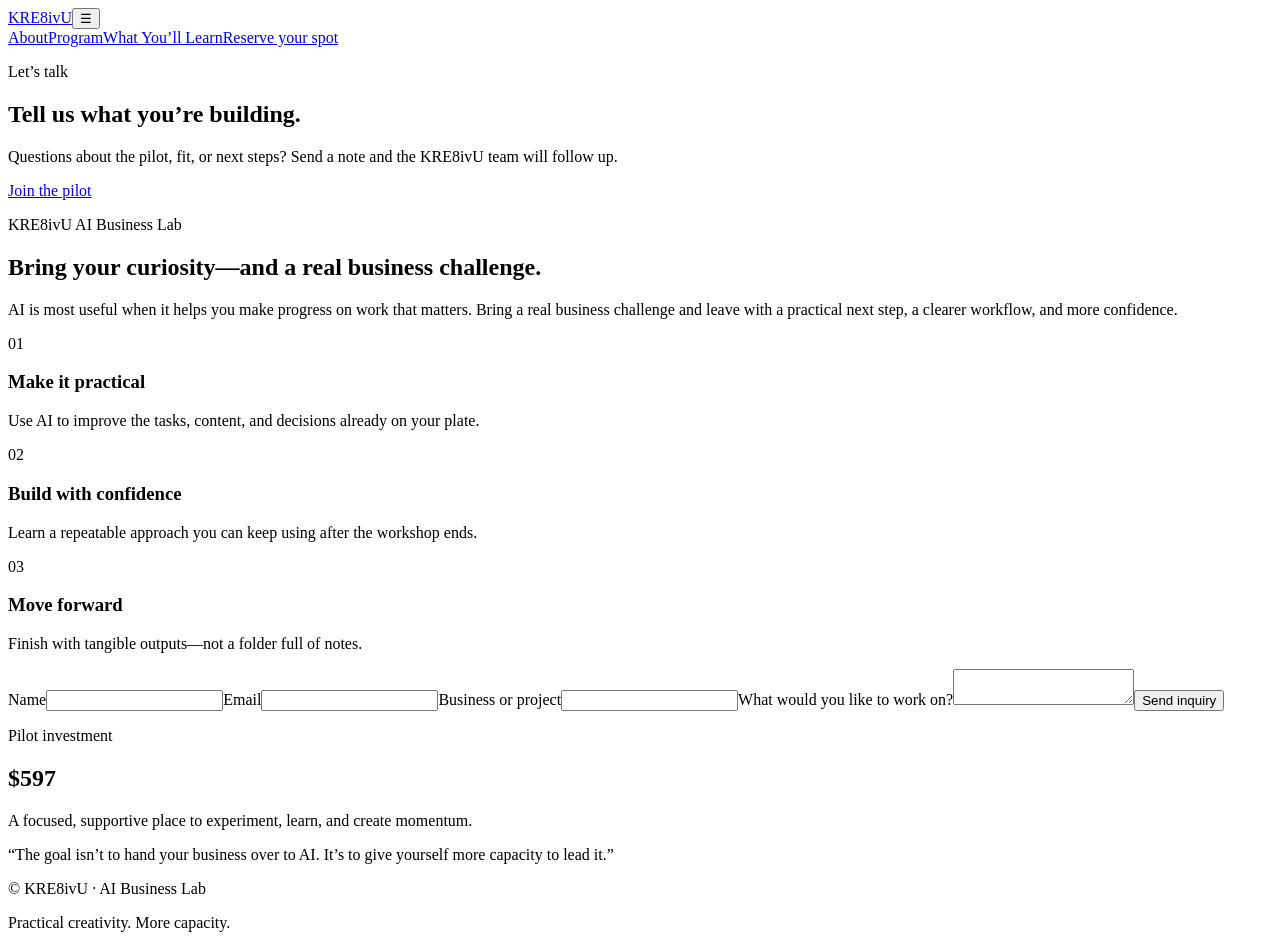
==== index.html @ ac051f0f "Add files via upload" ====
<!doctype html><html lang="en"><head><meta charset="utf-8"><meta name="viewport" content="width=device-width,initial-scale=1"><meta name="description" content="Questions about the pilot, fit, or next steps? Send a note and the KRE8ivU team will follow up."><title>Let’s talk | KRE8ivU</title><link rel="stylesheet" href="/assets/styles.css"></head><body><header class="site-header"><div class="container nav"><a class="logo" href="/">KRE8iv<span>U</span></a><button class="menu">☰</button><nav class="nav-links"><a href="/about/">About</a><a href="/program/">Program</a><a href="/learn/">What You’ll Learn</a><a class="button button-orange" href="/contact/">Reserve your spot</a></nav></div></header><main><section class="page-hero"><div class="container "><div><p class="eyebrow">Let’s talk</p><h1>Tell us what you’re building.</h1><p class="intro">Questions about the pilot, fit, or next steps? Send a note and the KRE8ivU team will follow up.</p><a class="button button-orange mt" href="/contact/">Join the pilot</a></div></div></section><section class="section"><div class="container split"><div><p class="eyebrow">KRE8ivU AI Business Lab</p><h2>Bring your curiosity—and a real business challenge.</h2><p>AI is most useful when it helps you make progress on work that matters. Bring a real business challenge and leave with a practical next step, a clearer workflow, and more confidence.</p><div class="grid-3 mt"><article class="card"><div class="icon">01</div><h3>Make it practical</h3><p>Use AI to improve the tasks, content, and decisions already on your plate.</p></article><article class="card"><div class="icon">02</div><h3>Build with confidence</h3><p>Learn a repeatable approach you can keep using after the workshop ends.</p></article><article class="card"><div class="icon">03</div><h3>Move forward</h3><p>Finish with tangible outputs—not a folder full of notes.</p></article></div></div><form class="form card"><label>Name<input required></label><label>Email<input type="email" required></label><label>Business or project<input></label><label>What would you like to work on?<textarea required></textarea></label><button class="button button-orange">Send inquiry</button></form></div></section><section class="section section-mist"><div class="container split"><div><p class="eyebrow">Pilot investment</p><h2>$597</h2><p>A focused, supportive place to experiment, learn, and create momentum.</p></div><p class="quote">“The goal isn’t to hand your business over to AI. It’s to give yourself more capacity to lead it.”</p></div></section></main><footer class="site-footer"><div class="container footer-row"><p>© KRE8ivU · AI Business Lab</p><p>Practical creativity. More capacity.</p></div></footer><script src="/assets/script.js"></script></body></html>
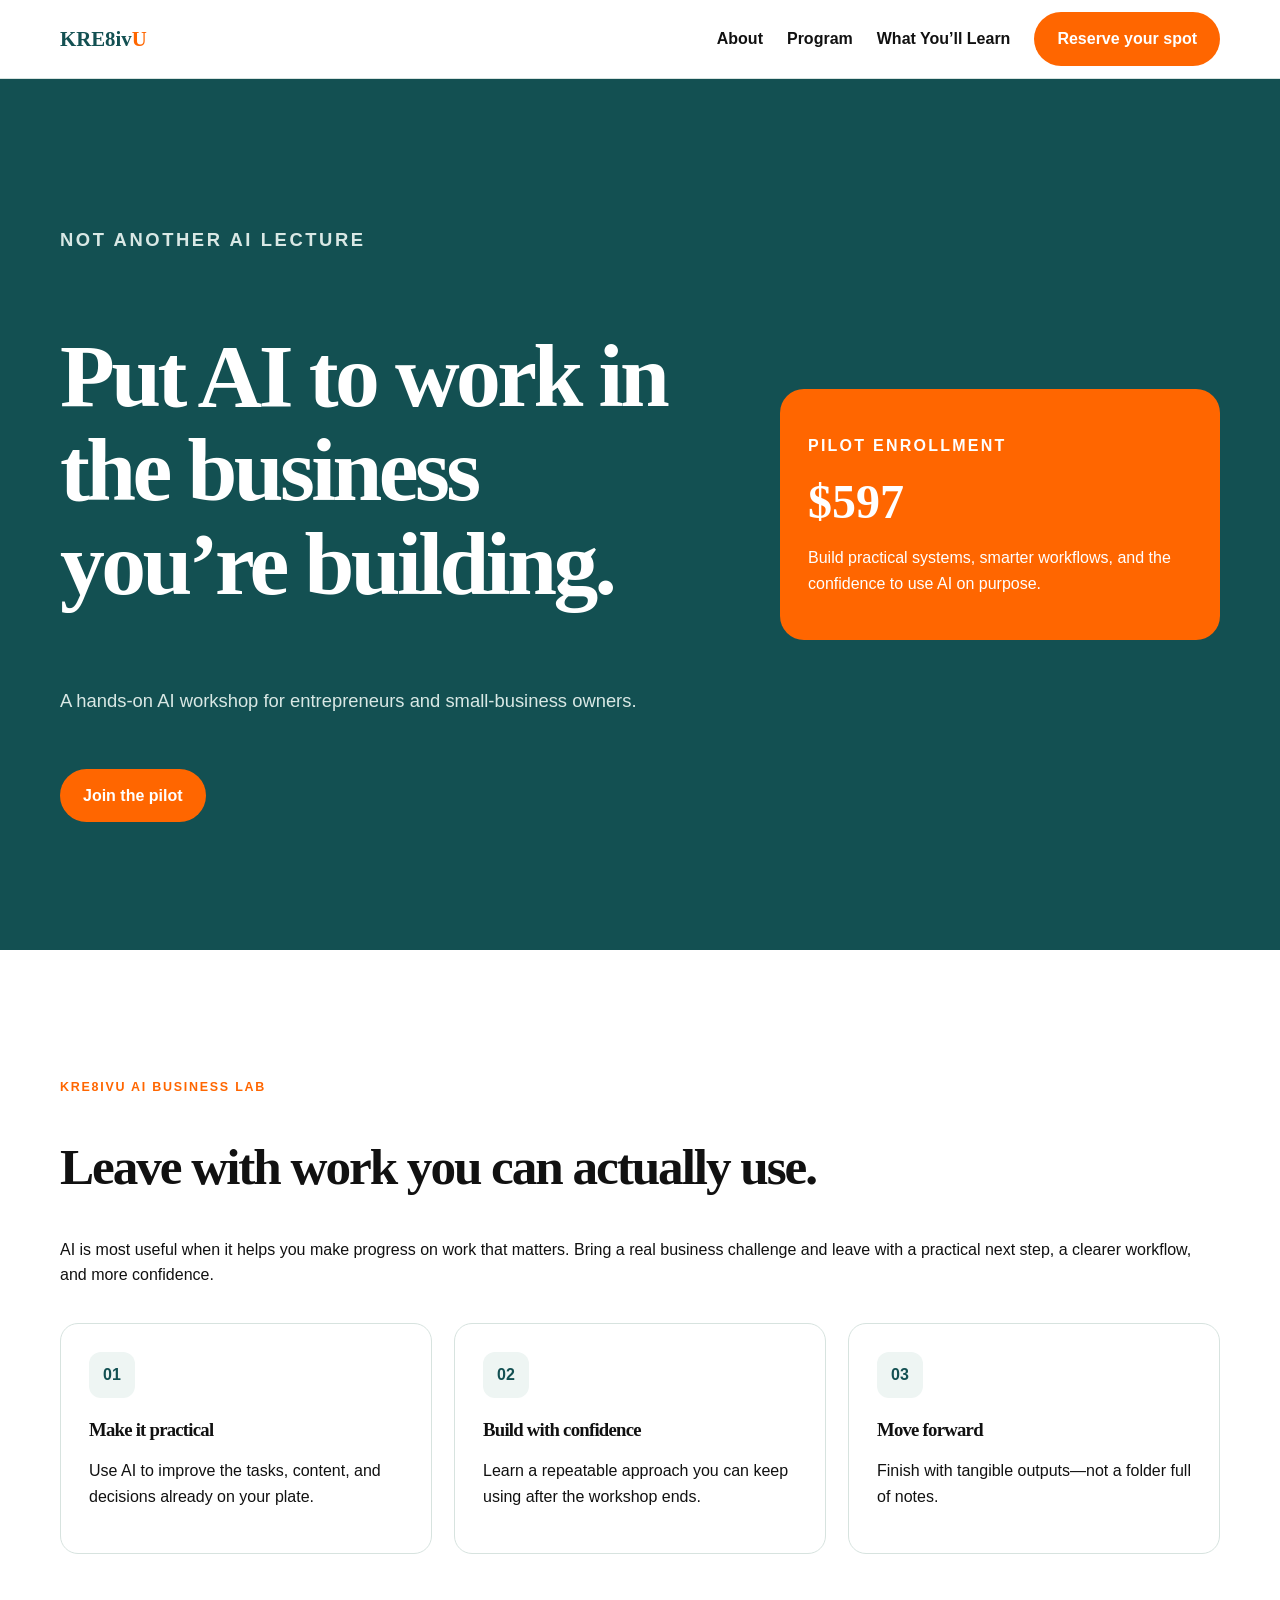
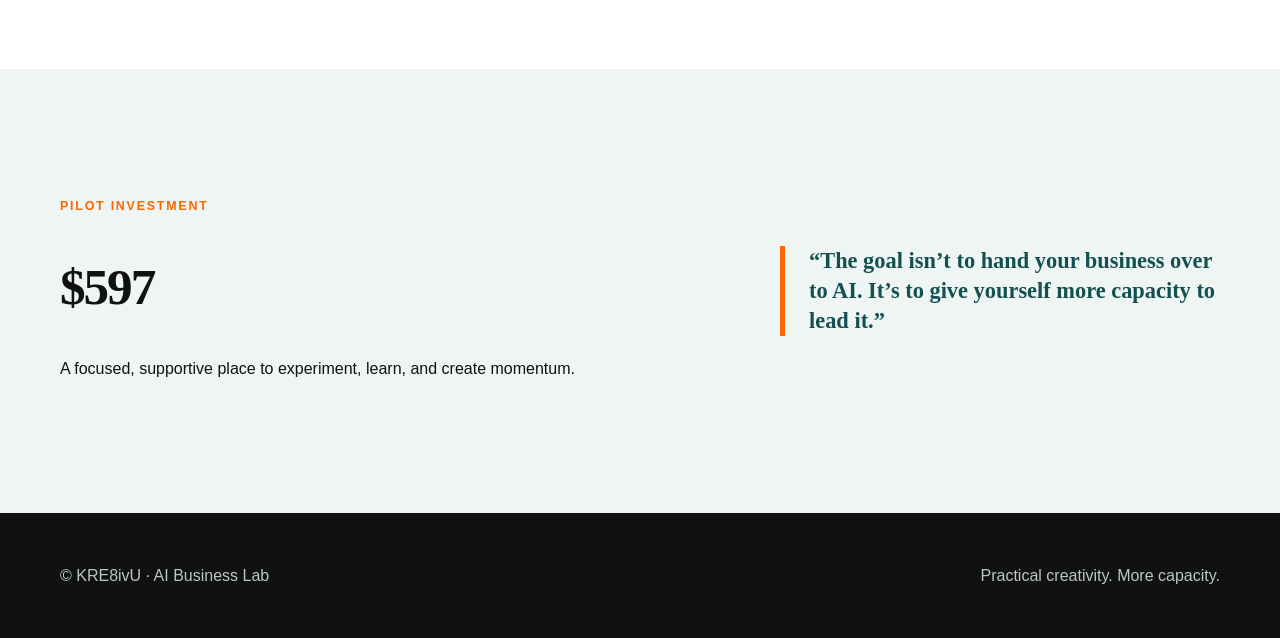
==== commit d879108c: "Update index.html" ====
--- a/index.html
+++ b/index.html
@@ -1 +1 @@
-<!doctype html><html lang="en"><head><meta charset="utf-8"><meta name="viewport" content="width=device-width,initial-scale=1"><meta name="description" content="Questions about the pilot, fit, or next steps? Send a note and the KRE8ivU team will follow up."><title>Let’s talk | KRE8ivU</title><link rel="stylesheet" href="/assets/styles.css"></head><body><header class="site-header"><div class="container nav"><a class="logo" href="/">KRE8iv<span>U</span></a><button class="menu">☰</button><nav class="nav-links"><a href="/about/">About</a><a href="/program/">Program</a><a href="/learn/">What You’ll Learn</a><a class="button button-orange" href="/contact/">Reserve your spot</a></nav></div></header><main><section class="page-hero"><div class="container "><div><p class="eyebrow">Let’s talk</p><h1>Tell us what you’re building.</h1><p class="intro">Questions about the pilot, fit, or next steps? Send a note and the KRE8ivU team will follow up.</p><a class="button button-orange mt" href="/contact/">Join the pilot</a></div></div></section><section class="section"><div class="container split"><div><p class="eyebrow">KRE8ivU AI Business Lab</p><h2>Bring your curiosity—and a real business challenge.</h2><p>AI is most useful when it helps you make progress on work that matters. Bring a real business challenge and leave with a practical next step, a clearer workflow, and more confidence.</p><div class="grid-3 mt"><article class="card"><div class="icon">01</div><h3>Make it practical</h3><p>Use AI to improve the tasks, content, and decisions already on your plate.</p></article><article class="card"><div class="icon">02</div><h3>Build with confidence</h3><p>Learn a repeatable approach you can keep using after the workshop ends.</p></article><article class="card"><div class="icon">03</div><h3>Move forward</h3><p>Finish with tangible outputs—not a folder full of notes.</p></article></div></div><form class="form card"><label>Name<input required></label><label>Email<input type="email" required></label><label>Business or project<input></label><label>What would you like to work on?<textarea required></textarea></label><button class="button button-orange">Send inquiry</button></form></div></section><section class="section section-mist"><div class="container split"><div><p class="eyebrow">Pilot investment</p><h2>$597</h2><p>A focused, supportive place to experiment, learn, and create momentum.</p></div><p class="quote">“The goal isn’t to hand your business over to AI. It’s to give yourself more capacity to lead it.”</p></div></section></main><footer class="site-footer"><div class="container footer-row"><p>© KRE8ivU · AI Business Lab</p><p>Practical creativity. More capacity.</p></div></footer><script src="/assets/script.js"></script></body></html>
+<!doctype html><html lang="en"><head><meta charset="utf-8"><meta name="viewport" content="width=device-width,initial-scale=1"><meta name="description" content="A hands-on AI workshop for entrepreneurs and small-business owners."><title>Not another AI lecture | KRE8ivU</title><link rel="stylesheet" href="/assets/styles.css"></head><body><header class="site-header"><div class="container nav"><a class="logo" href="/">KRE8iv<span>U</span></a><button class="menu">☰</button><nav class="nav-links"><a href="/about/">About</a><a href="/program/">Program</a><a href="/learn/">What You’ll Learn</a><a class="button button-orange" href="/contact/">Reserve your spot</a></nav></div></header><main><section class="hero"><div class="container hero-grid"><div><p class="eyebrow">Not another AI lecture</p><h1>Put AI to work in the business you’re building.</h1><p class="intro">A hands-on AI workshop for entrepreneurs and small-business owners.</p><a class="button button-orange mt" href="/contact/">Join the pilot</a></div><aside class="hero-card"><p class="eyebrow">Pilot enrollment</p><strong>$597</strong><p>Build practical systems, smarter workflows, and the confidence to use AI on purpose.</p></aside></div></section><section class="section"><div class="container "><div><p class="eyebrow">KRE8ivU AI Business Lab</p><h2>Leave with work you can actually use.</h2><p>AI is most useful when it helps you make progress on work that matters. Bring a real business challenge and leave with a practical next step, a clearer workflow, and more confidence.</p><div class="grid-3 mt"><article class="card"><div class="icon">01</div><h3>Make it practical</h3><p>Use AI to improve the tasks, content, and decisions already on your plate.</p></article><article class="card"><div class="icon">02</div><h3>Build with confidence</h3><p>Learn a repeatable approach you can keep using after the workshop ends.</p></article><article class="card"><div class="icon">03</div><h3>Move forward</h3><p>Finish with tangible outputs—not a folder full of notes.</p></article></div></div></div></section><section class="section section-mist"><div class="container split"><div><p class="eyebrow">Pilot investment</p><h2>$597</h2><p>A focused, supportive place to experiment, learn, and create momentum.</p></div><p class="quote">“The goal isn’t to hand your business over to AI. It’s to give yourself more capacity to lead it.”</p></div></section></main><footer class="site-footer"><div class="container footer-row"><p>© KRE8ivU · AI Business Lab</p><p>Practical creativity. More capacity.</p></div></footer><script src="/assets/script.js"></script></body></html>
--- a/assets/styles.css
+++ b/assets/styles.css
@@ -0,0 +1,2 @@
+@import url('https://fonts.googleapis.com/css2?family=DM+Sans:wght@400;500;600;700&family=Space+Grotesk:wght@500;600;700&display=swap');
+:root{--teal:#135052;--orange:#FF6600;--ink:#111;--mist:#eef5f3;--line:#d7e3df;--muted:#536363}*{box-sizing:border-box}body{margin:0;color:var(--ink);font:16px/1.6 'DM Sans',sans-serif}h1,h2,h3{font-family:'Space Grotesk';line-height:1.05;letter-spacing:-.04em}h1{font-size:clamp(2.7rem,7vw,6rem)}h2{font-size:clamp(2rem,4vw,3.5rem)}a{color:inherit;text-decoration:none}.container{width:min(1160px,calc(100% - 40px));margin:auto}.site-header{position:sticky;top:0;z-index:10;background:#fffffff2;border-bottom:1px solid var(--line)}.nav{height:78px;display:flex;align-items:center;justify-content:space-between}.logo{font:700 1.3rem 'Space Grotesk';color:var(--teal)}.logo span,.eyebrow,.number{color:var(--orange)}.nav-links{display:flex;align-items:center;gap:24px;font-weight:600}.menu{display:none}.button{display:inline-flex;border:1px solid transparent;border-radius:999px;padding:13px 22px;font-weight:700}.button-orange{background:var(--orange);color:#fff}.button-teal{background:var(--teal);color:#fff}.button-outline{border-color:var(--teal);color:var(--teal)}.eyebrow{margin-bottom:1rem;font-size:.78rem;font-weight:700;letter-spacing:.14em;text-transform:uppercase}.hero{background:var(--teal);color:#fff;padding:clamp(70px,10vw,140px) 0}.hero p{color:#d9e8e5;max-width:620px;font-size:1.15rem}.hero-grid,.split{display:grid;grid-template-columns:1.2fr .8fr;align-items:center;gap:60px}.hero-card{background:var(--orange);border-radius:24px;padding:28px}.hero-card p{color:#fff;font-size:1rem}.hero-card strong{display:block;font:700 3rem 'Space Grotesk'}.section{padding:clamp(65px,9vw,120px) 0}.section-mist,.page-hero{background:var(--mist)}.intro{max-width:720px}.grid-3,.grid-2{display:grid;grid-template-columns:repeat(3,1fr);gap:22px}.grid-2{grid-template-columns:repeat(2,1fr)}.card{border:1px solid var(--line);border-radius:18px;padding:28px;background:#fff}.icon{display:grid;place-items:center;width:46px;height:46px;border-radius:12px;margin-bottom:22px;background:var(--mist);color:var(--teal);font-weight:700}.number{font:700 3rem 'Space Grotesk'}.quote{border-left:5px solid var(--orange);padding-left:24px;font:600 1.4rem/1.35 'Space Grotesk';color:var(--teal)}.band{background:var(--orange);color:#fff;border-radius:24px;padding:45px}.band p{color:#fff}.page-hero{padding:85px 0 70px}.list{display:grid;gap:14px;padding:0;list-style:none}.list li:before{content:'→';color:var(--orange);font-weight:700;margin-right:12px}.form{display:grid;gap:16px}.form label{display:grid;gap:7px;font-weight:700}.form input,.form textarea{font:inherit;border:1px solid var(--line);border-radius:10px;padding:13px}.form textarea{min-height:150px}.site-footer{padding:34px 0;background:#111;color:#fff}.footer-row{display:flex;justify-content:space-between}.site-footer p{color:#b9c8c5}.mt{margin-top:35px}@media(max-width:760px){.nav-links{display:none}.menu{display:block}.hero-grid,.split,.grid-2,.grid-3{grid-template-columns:1fr;gap:35px}.footer-row{display:grid}.container{width:min(100% - 28px,1160px)}}
